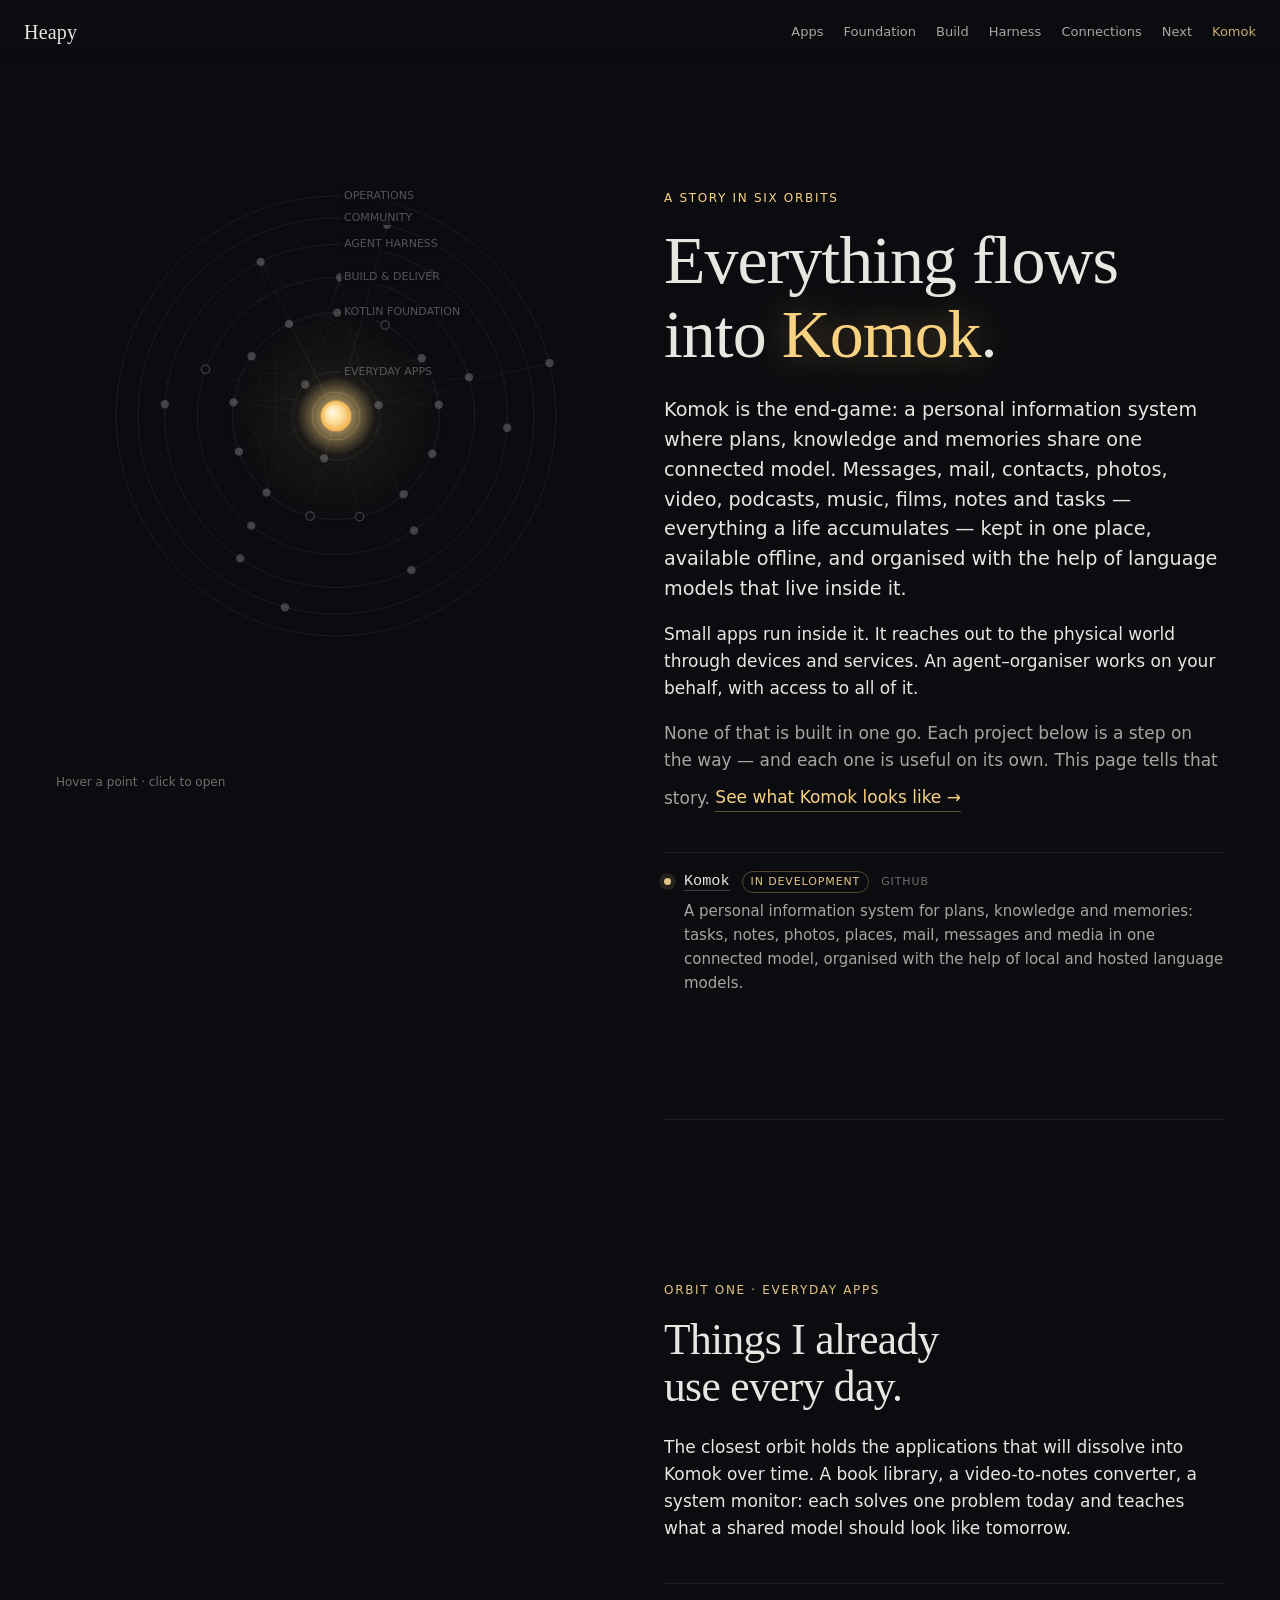
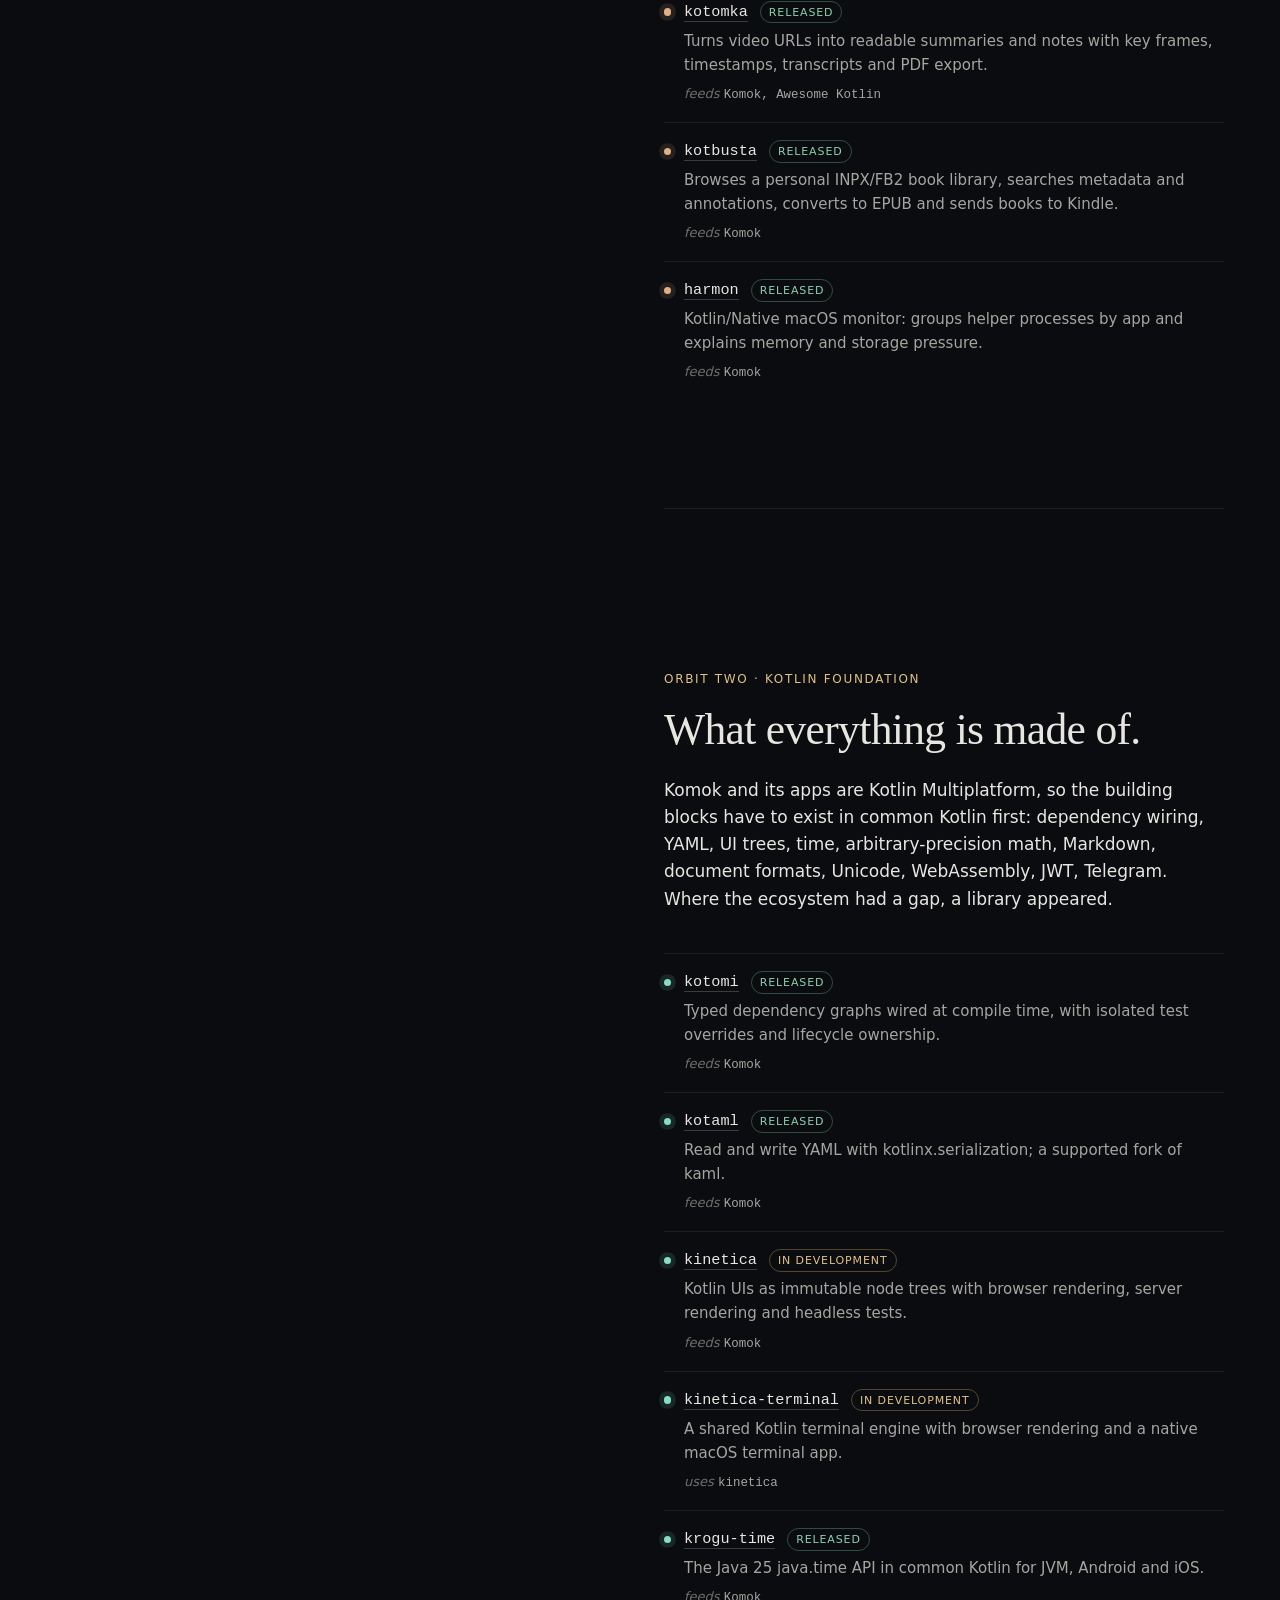
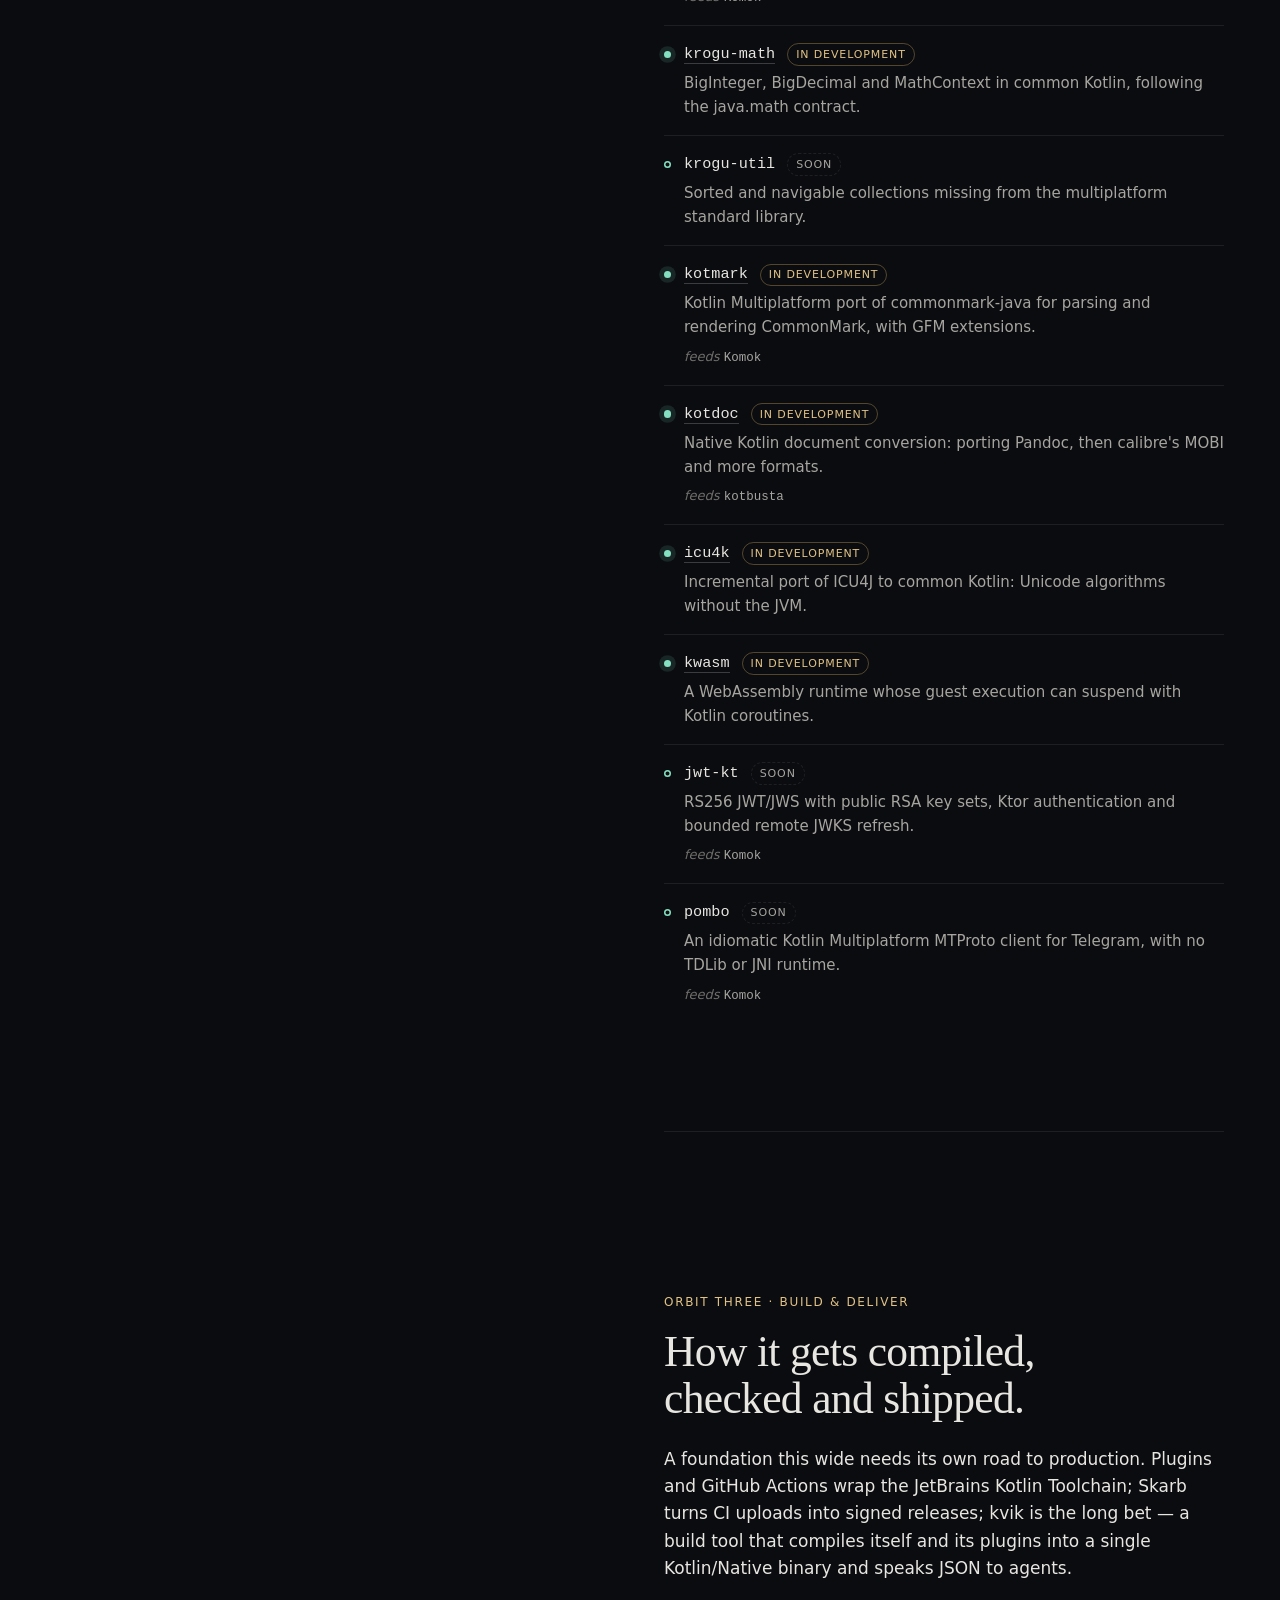
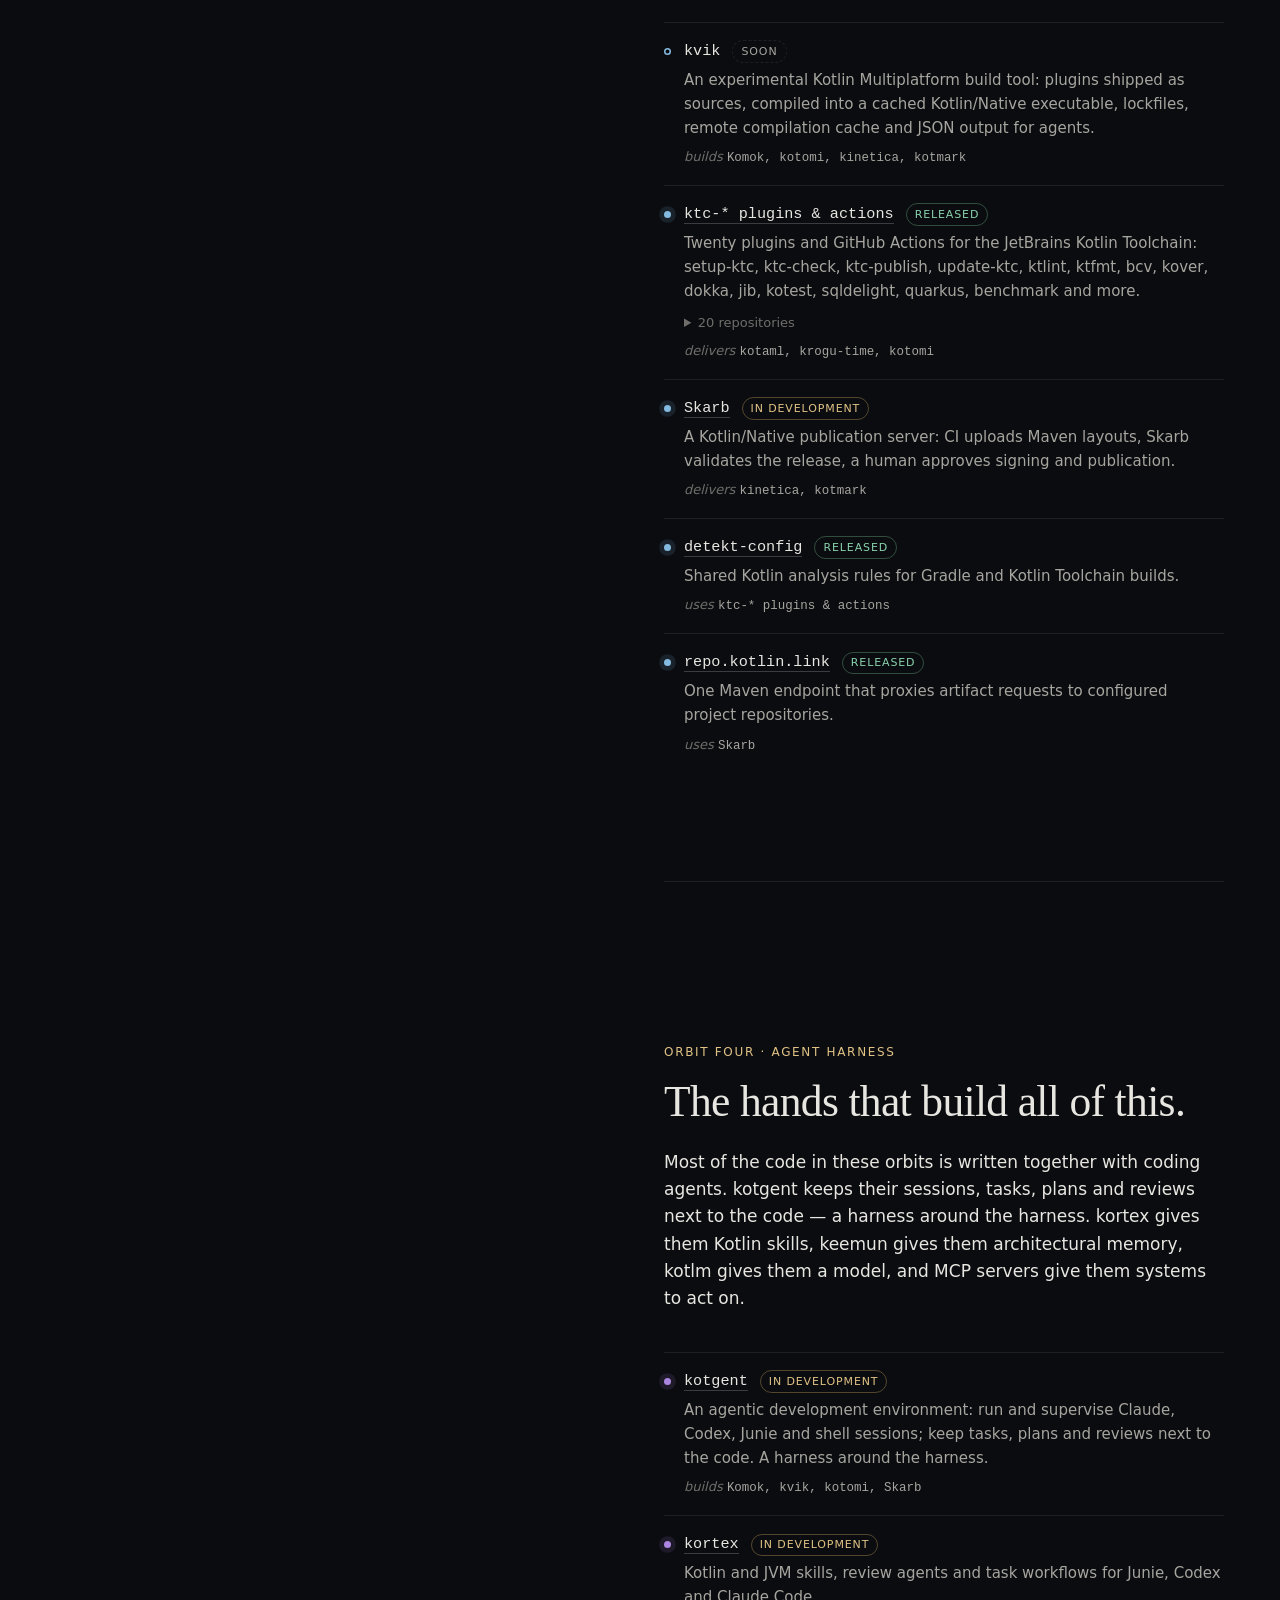
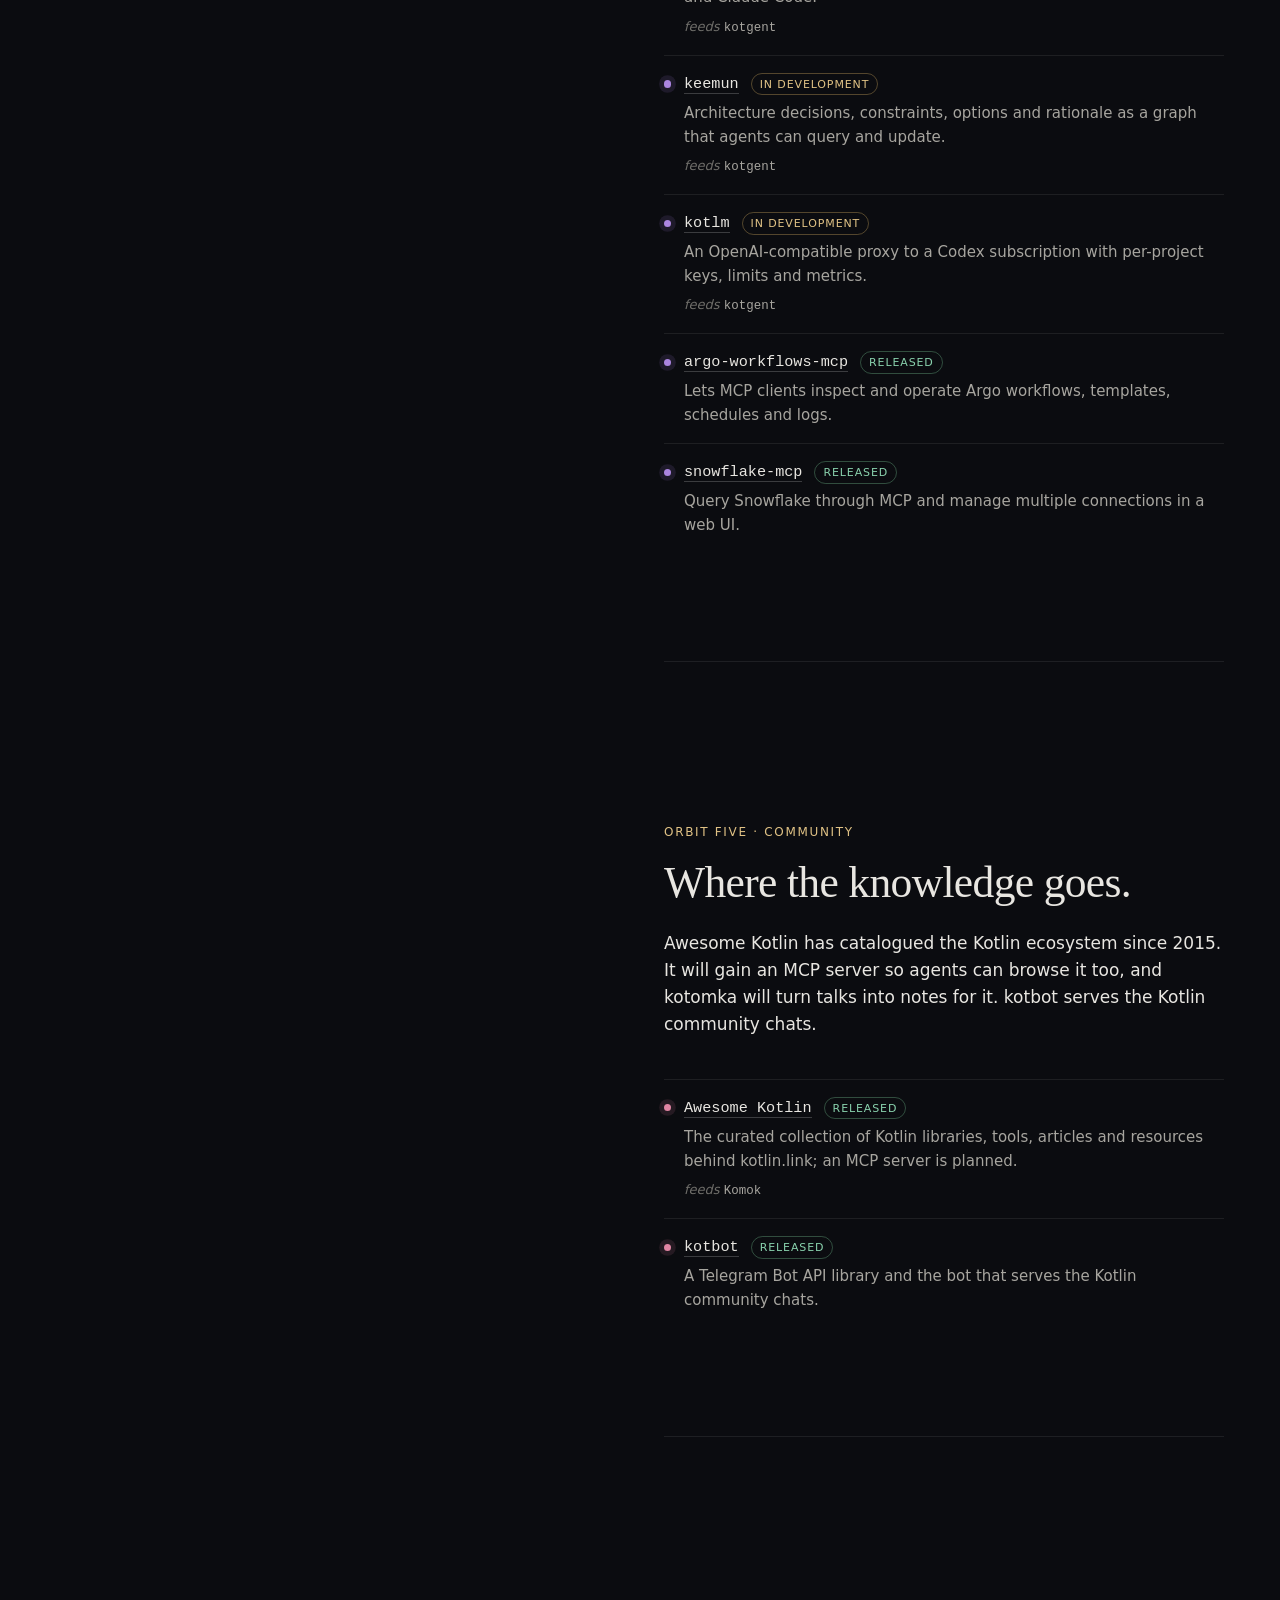
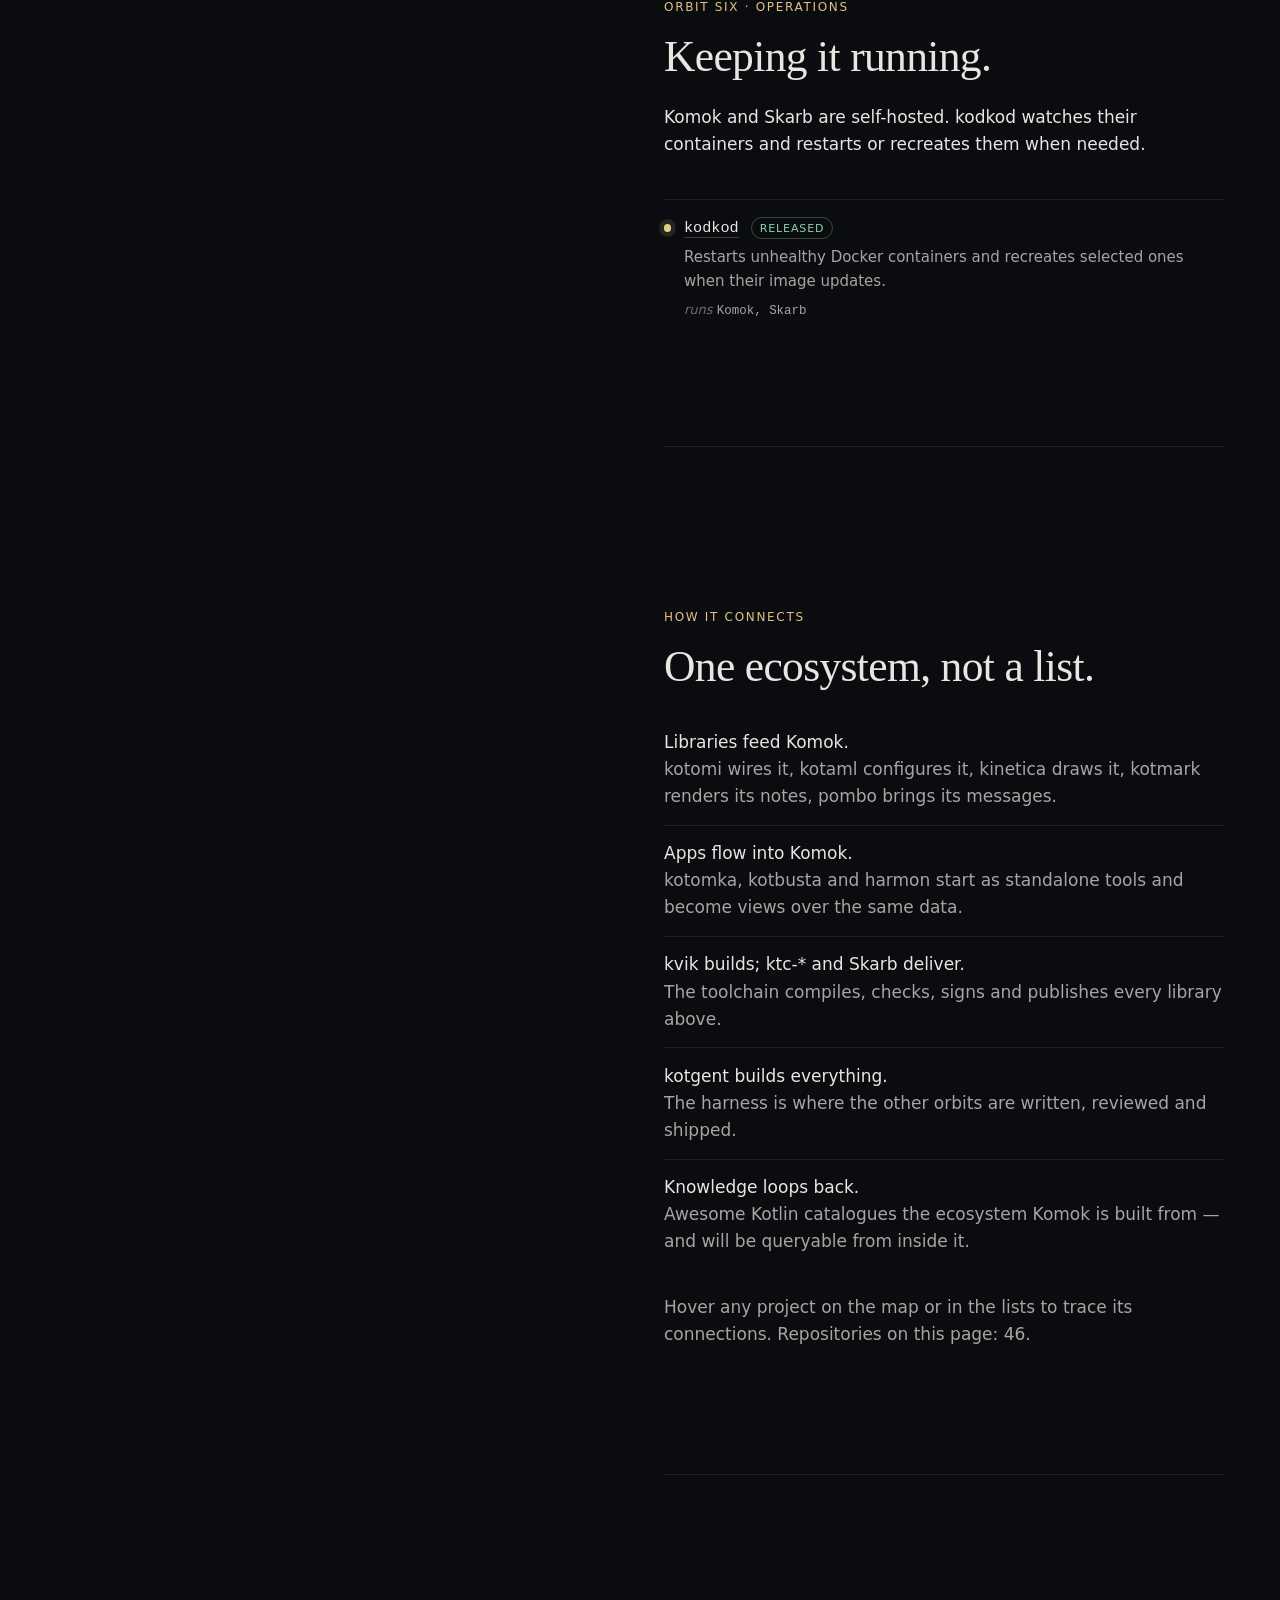
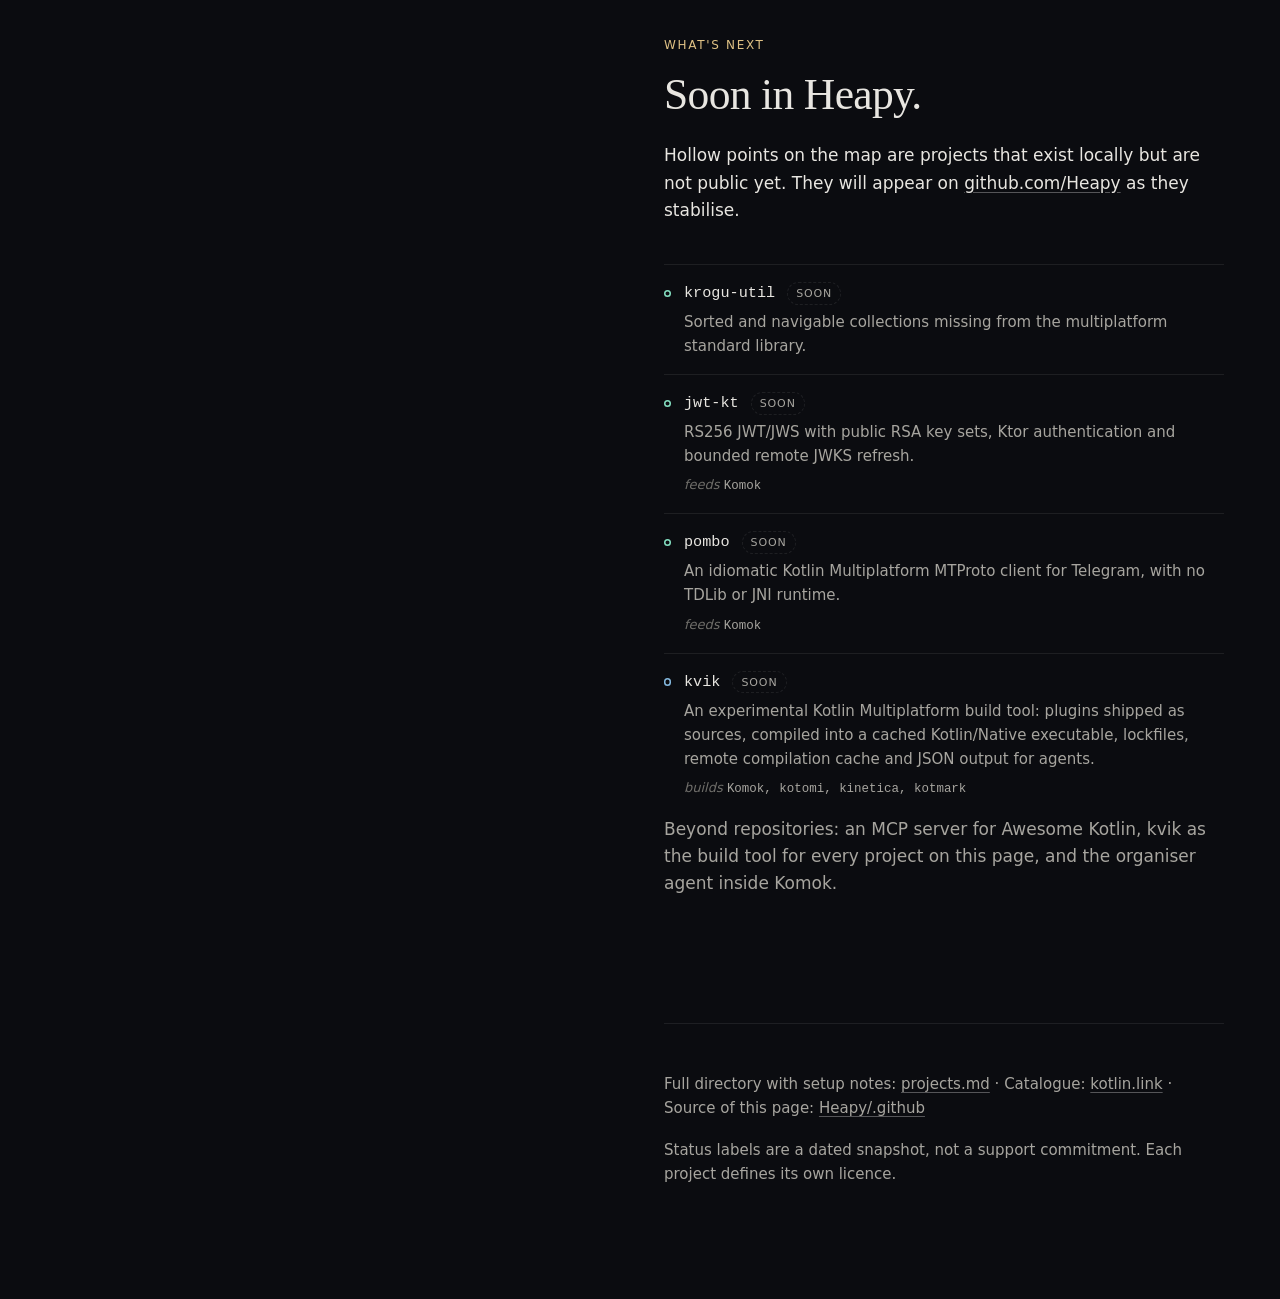
==== docs/index.html @ 24943d66 "Publish Heapy ecosystem story and Komok landing" ====
<!doctype html>
<html lang="en">
<head>
  <meta charset="utf-8">
  <meta name="viewport" content="width=device-width, initial-scale=1">
  <title>Heapy — everything flows into Komok</title>
  <meta name="description" content="The story of the Heapy ecosystem: Kotlin libraries, a build toolchain, an agent harness and everyday apps, all in orbit around Komok, a personal information system.">
  <meta name="color-scheme" content="dark">
  <meta property="og:title" content="Heapy — everything flows into Komok">
  <meta property="og:description" content="Kotlin libraries, a build toolchain, an agent harness and everyday apps in orbit around one personal information system.">
  <link rel="canonical" href="https://heapy.io/">
  <link rel="stylesheet" href="style.css">
</head>
<body data-active="komok">

<a class="skip" href="#story">Skip to the story</a>

<header class="top">
  <a class="brand" href="https://github.com/Heapy" rel="noopener">Heapy</a>
  <nav class="top-nav" aria-label="Story">
    <a href="#everyday">Apps</a>
    <a href="#libraries">Foundation</a>
    <a href="#toolchain">Build</a>
    <a href="#harness">Harness</a>
    <a href="#connections">Connections</a>
    <a href="#next">Next</a>
    <a href="komok/index.html" class="top-nav-komok">Komok</a>
  </nav>
</header>

<main class="page">

  <aside class="sky" aria-label="Map of the ecosystem">
    <div class="sky-frame">
      <canvas id="map" role="img" aria-label="Projects drawn as points on orbits around Komok. The list in each section carries the same information."></canvas>
      <div id="tooltip" class="tooltip" hidden></div>
      <p class="sky-hint">Hover a point · click to open</p>
    </div>
  </aside>

  <div id="story" class="story">

    <section class="chapter hero" data-layer="komok">
      <p class="eyebrow">A story in six orbits</p>
      <h1>Everything flows into <span class="komok">Komok</span>.</h1>
      <p class="lede">
        Komok is the end-game: a personal information system where plans, knowledge
        and memories share one connected model. Messages, mail, contacts, photos,
        video, podcasts, music, films, notes and tasks — everything a life
        accumulates — kept in one place, available offline, and organised with
        the help of language models that live inside it.
      </p>
      <p>
        Small apps run inside it. It reaches out to the physical world through
        devices and services. An agent–organiser works on your behalf, with
        access to all of it.
      </p>
      <p class="muted">
        None of that is built in one go. Each project below is a step on the way —
        and each one is useful on its own. This page tells that story.
        <a class="komok-link" href="komok/index.html">See what Komok looks like →</a>
      </p>
      <div data-projects="center"></div>
    </section>

    <section class="chapter" id="everyday" data-layer="everyday" style="--hue: 28">
      <p class="eyebrow">Orbit one · Everyday apps</p>
      <h2>Things I already use every day.</h2>
      <p>
        The closest orbit holds the applications that will dissolve into Komok
        over time. A book library, a video-to-notes converter, a system monitor:
        each solves one problem today and teaches what a shared model should
        look like tomorrow.
      </p>
      <div data-projects="everyday"></div>
    </section>

    <section class="chapter" id="libraries" data-layer="libraries" style="--hue: 160">
      <p class="eyebrow">Orbit two · Kotlin foundation</p>
      <h2>What everything is made of.</h2>
      <p>
        Komok and its apps are Kotlin Multiplatform, so the building blocks have
        to exist in common Kotlin first: dependency wiring, YAML, UI trees,
        time, arbitrary-precision math, Markdown, document formats, Unicode,
        WebAssembly, JWT, Telegram. Where the ecosystem had a gap, a library
        appeared.
      </p>
      <div data-projects="libraries"></div>
    </section>

    <section class="chapter" id="toolchain" data-layer="toolchain" style="--hue: 205">
      <p class="eyebrow">Orbit three · Build &amp; deliver</p>
      <h2>How it gets compiled, checked and shipped.</h2>
      <p>
        A foundation this wide needs its own road to production. Plugins and
        GitHub Actions wrap the JetBrains Kotlin Toolchain; Skarb turns CI
        uploads into signed releases; kvik is the long bet — a build tool that
        compiles itself and its plugins into a single Kotlin/Native binary and
        speaks JSON to agents.
      </p>
      <div data-projects="toolchain"></div>
    </section>

    <section class="chapter" id="harness" data-layer="harness" style="--hue: 265">
      <p class="eyebrow">Orbit four · Agent harness</p>
      <h2>The hands that build all of this.</h2>
      <p>
        Most of the code in these orbits is written together with coding agents.
        kotgent keeps their sessions, tasks, plans and reviews next to the code —
        a harness around the harness. kortex gives them Kotlin skills, keemun
        gives them architectural memory, kotlm gives them a model, and MCP
        servers give them systems to act on.
      </p>
      <div data-projects="harness"></div>
    </section>

    <section class="chapter" id="community" data-layer="community" style="--hue: 340">
      <p class="eyebrow">Orbit five · Community</p>
      <h2>Where the knowledge goes.</h2>
      <p>
        Awesome Kotlin has catalogued the Kotlin ecosystem since 2015. It will
        gain an MCP server so agents can browse it too, and kotomka will turn
        talks into notes for it. kotbot serves the Kotlin community chats.
      </p>
      <div data-projects="community"></div>
    </section>

    <section class="chapter" id="operations" data-layer="operations" style="--hue: 50">
      <p class="eyebrow">Orbit six · Operations</p>
      <h2>Keeping it running.</h2>
      <p>
        Komok and Skarb are self-hosted. kodkod watches their containers and
        restarts or recreates them when needed.
      </p>
      <div data-projects="operations"></div>
    </section>

    <section class="chapter" id="connections" data-layer="all">
      <p class="eyebrow">How it connects</p>
      <h2>One ecosystem, not a list.</h2>
      <ul class="connections">
        <li><b>Libraries feed Komok.</b> kotomi wires it, kotaml configures it, kinetica draws it, kotmark renders its notes, pombo brings its messages.</li>
        <li><b>Apps flow into Komok.</b> kotomka, kotbusta and harmon start as standalone tools and become views over the same data.</li>
        <li><b>kvik builds; ktc-* and Skarb deliver.</b> The toolchain compiles, checks, signs and publishes every library above.</li>
        <li><b>kotgent builds everything.</b> The harness is where the other orbits are written, reviewed and shipped.</li>
        <li><b>Knowledge loops back.</b> Awesome Kotlin catalogues the ecosystem Komok is built from — and will be queryable from inside it.</li>
      </ul>
      <p class="muted">Hover any project on the map or in the lists to trace its connections. Repositories on this page: <span data-count>—</span>.</p>
    </section>

    <section class="chapter" id="next" data-layer="next">
      <p class="eyebrow">What's next</p>
      <h2>Soon in Heapy.</h2>
      <p>
        Hollow points on the map are projects that exist locally but are not
        public yet. They will appear on
        <a href="https://github.com/Heapy" rel="noopener">github.com/Heapy</a> as they stabilise.
      </p>
      <div data-soon></div>
      <p class="muted">
        Beyond repositories: an MCP server for Awesome Kotlin, kvik as the build
        tool for every project on this page, and the organiser agent inside Komok.
      </p>
    </section>

    <footer class="chapter foot">
      <p>
        Full directory with setup notes: <a href="https://github.com/Heapy/.github/blob/main/docs/projects.md" rel="noopener">projects.md</a> ·
        Catalogue: <a href="https://kotlin.link" rel="noopener">kotlin.link</a> ·
        Source of this page: <a href="https://github.com/Heapy/.github" rel="noopener">Heapy/.github</a>
      </p>
      <p class="muted">Status labels are a dated snapshot, not a support commitment. Each project defines its own licence.</p>
    </footer>

  </div>
</main>

<script src="app.js"></script>
</body>
</html>
---- docs/style.css ----
/* Heapy story — dark, typographic, one idea per screen. */

:root {
  --bg: #0b0c10;
  --fg: #e8e6e1;
  --fg-2: #a7a59f;
  --fg-3: #6f6e6a;
  --line: rgba(255, 255, 255, 0.08);
  --komok: hsl(40, 90%, 74%);
  --hue: 40;
  --accent: hsl(var(--hue), 60%, 70%);
  --serif: "Iowan Old Style", "Palatino Linotype", "Book Antiqua", Palatino, Georgia, "Times New Roman", serif;
  --sans: ui-sans-serif, system-ui, -apple-system, "Segoe UI", Roboto, "Helvetica Neue", Arial, sans-serif;
  --mono: ui-monospace, SFMono-Regular, Menlo, Consolas, "Liberation Mono", monospace;
  --measure: 36rem;
  --sky: min(44rem, calc(100vh - 7rem));
}

* { box-sizing: border-box; }

html { scroll-behavior: smooth; }

@media (prefers-reduced-motion: reduce) {
  html { scroll-behavior: auto; }
  *, *::before, *::after { transition: none !important; animation: none !important; }
}

body {
  margin: 0;
  background: var(--bg);
  color: var(--fg);
  font: 400 1.0625rem/1.6 var(--sans);
  -webkit-font-smoothing: antialiased;
  text-rendering: optimizeLegibility;
}

a { color: inherit; text-decoration-color: rgba(255, 255, 255, 0.3); text-underline-offset: 0.18em; }
a:hover { text-decoration-color: currentColor; }

.skip {
  position: absolute; left: 1rem; top: -3rem;
  padding: .5rem .75rem; background: var(--fg); color: var(--bg); border-radius: .25rem;
}
.skip:focus { top: 1rem; z-index: 10; }

/* Header -------------------------------------------------------------- */

.top {
  position: sticky; top: 0; z-index: 5;
  display: flex; align-items: center; justify-content: space-between; gap: 1rem;
  padding: 1rem 1.5rem;
  background: linear-gradient(var(--bg) 70%, transparent);
}
.brand { font-family: var(--serif); font-size: 1.25rem; letter-spacing: .01em; text-decoration: none; }
.top-nav { display: flex; gap: 1.25rem; font-size: .8125rem; color: var(--fg-2); }
.top-nav a { text-decoration: none; }
.top-nav a:hover { color: var(--fg); }
.top-nav-komok { color: var(--komok); opacity: .8; }
.top-nav-komok:hover { opacity: 1; color: var(--komok); }
.komok-link { display: inline-block; margin-top: .6rem; color: var(--komok); text-decoration: none; border-bottom: 1px solid hsla(40, 90%, 70%, .35); }
.komok-link:hover { border-bottom-color: currentColor; }

/* Layout -------------------------------------------------------------- */

.page {
  display: grid;
  grid-template-columns: minmax(0, 1fr) minmax(0, 1fr);
  gap: 0 3rem;
  max-width: 76rem;
  margin: 0 auto;
  padding: 0 1.5rem 6rem;
}

.sky {
  position: sticky;
  top: 4rem;
  align-self: start;
  height: var(--sky);
}
.sky-frame { position: relative; height: 100%; }
#map { display: block; width: 100%; height: 100%; }
.sky-hint {
  position: absolute; left: 0; bottom: -1.5rem; margin: 0;
  font-size: .75rem; color: var(--fg-3);
}

.story { min-width: 0; }

/* Chapters ------------------------------------------------------------ */

.chapter {
  min-height: 60vh;
  padding: 18vh 0 12vh;
  border-top: 1px solid var(--line);
}
.chapter:first-child { border-top: 0; }
.hero { min-height: calc(100vh - 4rem); padding-top: 14vh; }
.foot { min-height: 0; padding: 3rem 0 0; color: var(--fg-2); font-size: .9375rem; }

.eyebrow {
  margin: 0 0 1.25rem;
  font: 500 .75rem/1.4 var(--sans);
  letter-spacing: .14em;
  text-transform: uppercase;
  color: var(--accent);
}
.hero .eyebrow { color: var(--komok); }

h1, h2 {
  font-family: var(--serif);
  font-weight: 400;
  letter-spacing: -.015em;
  line-height: 1.08;
  margin: 0 0 1.5rem;
  max-width: 24ch;
  text-wrap: balance;
}
h1 { font-size: clamp(2.5rem, 5.5vw, 4.25rem); }
h2 { font-size: clamp(1.85rem, 3.4vw, 2.75rem); }
.komok {
  color: var(--komok);
  text-shadow: 0 0 2.5rem hsla(40, 90%, 70%, .45);
}

.chapter p { max-width: var(--measure); margin: 0 0 1.1rem; }
.lede { font-size: 1.2rem; line-height: 1.55; color: var(--fg); }
.muted { color: var(--fg-2); }

/* Project lists ------------------------------------------------------- */

.projects {
  list-style: none;
  margin: 2.5rem 0 0;
  padding: 0;
  max-width: 40rem;
}
.project {
  position: relative;
  padding: 1rem 0 1rem 1.25rem;
  border-top: 1px solid var(--line);
  transition: background-color .25s ease;
}
.project::before {
  content: "";
  position: absolute; left: 0; top: 1.55rem;
  width: .45rem; height: .45rem; border-radius: 50%;
  background: hsl(var(--hue), 60%, 70%);
  box-shadow: 0 0 0 .3rem hsla(var(--hue), 60%, 70%, .12);
}
.project:has(.status-soon)::before {
  background: var(--bg);
  box-shadow: inset 0 0 0 1.5px hsl(var(--hue), 60%, 70%);
}
.project.is-hover { background: linear-gradient(90deg, hsla(var(--hue), 60%, 70%, .07), transparent 70%); }

.project-head { display: flex; align-items: baseline; gap: .75rem; flex-wrap: wrap; }
.project-name { font-family: var(--mono); font-size: .95rem; }
.project-name a { text-decoration: none; border-bottom: 1px solid rgba(255, 255, 255, .2); }
.project-name a:hover { border-bottom-color: currentColor; }
.project-repo { font: 500 .6875rem/1 var(--sans); letter-spacing: .08em; text-transform: uppercase; color: var(--fg-3); text-decoration: none; }
.project-repo:hover { color: var(--fg); }
.project-why { font-size: .9375rem; color: var(--fg-2); margin: .3rem 0 0 !important; }
.project-flow { font-size: .8125rem; color: var(--fg-3); margin: .45rem 0 0 !important; }
.flow-kind { font-style: italic; }
.flow-to { color: var(--fg-2); font-family: var(--mono); font-size: .78rem; }

.status {
  font: 500 .6875rem/1 var(--sans);
  letter-spacing: .08em;
  text-transform: uppercase;
  padding: .3rem .5rem;
  border-radius: 999px;
  border: 1px solid var(--line);
  color: var(--fg-2);
  white-space: nowrap;
}
.status-released { border-color: rgba(120, 200, 150, .35); color: hsl(150, 45%, 68%); }
.status-in-development { border-color: rgba(220, 180, 100, .35); color: hsl(40, 60%, 70%); }
.status-soon { border-style: dashed; }

.members { margin: .6rem 0 0; font-size: .8125rem; color: var(--fg-2); }
.members summary { cursor: pointer; color: var(--fg-3); }
.members summary:hover { color: var(--fg-2); }
.members ul {
  list-style: none; padding: 0; margin: .6rem 0 0;
  display: flex; flex-wrap: wrap; gap: .35rem .75rem;
  font-family: var(--mono); font-size: .78rem;
}
.members a { text-decoration: none; color: var(--fg-2); }
.members a:hover { color: var(--fg); }

.connections {
  list-style: none; padding: 0; margin: 0 0 1.5rem;
  max-width: var(--measure);
}
.connections li { padding: .9rem 0; border-top: 1px solid var(--line); color: var(--fg-2); }
.connections li:first-child { border-top: 0; }
.connections b { display: block; color: var(--fg); font-weight: 500; }

/* Tooltip ------------------------------------------------------------- */

.tooltip {
  position: absolute; left: 0; top: 0;
  width: 17rem;
  padding: .75rem .9rem;
  background: rgba(16, 18, 24, .96);
  border: 1px solid var(--line);
  border-radius: .5rem;
  box-shadow: 0 1rem 2.5rem rgba(0, 0, 0, .5);
  pointer-events: none;
  font-size: .8125rem;
  color: var(--fg-2);
}
.tooltip strong { font-family: var(--mono); font-weight: 600; color: var(--fg); margin-right: .5rem; }
.tooltip p { margin: .45rem 0 0; line-height: 1.45; }
.tooltip-hint { font-size: .75rem; color: var(--fg-3); }

/* Responsive ---------------------------------------------------------- */

@media (max-width: 64rem) {
  .page { gap: 0 2rem; }
  :root { --sky: min(36rem, calc(100vh - 7rem)); }
}

@media (max-width: 52rem) {
  .page { grid-template-columns: 1fr; padding-bottom: 4rem; }
  .sky {
    top: 3.4rem;
    height: 42vh;
    z-index: 4;
    background: linear-gradient(var(--bg) 85%, transparent);
  }
  .sky-hint { display: none; }
  .story { padding-top: 1rem; }
  .chapter { min-height: 0; padding: 10vh 0 8vh; }
  .hero { min-height: 0; padding-top: 6vh; }
  .top-nav { display: none; }
  .top { padding: .9rem 1.5rem; }
  .tooltip { width: min(17rem, 80vw); }
}

@media (max-width: 30rem) {
  body { font-size: 1rem; }
  .sky { height: 38vh; }
}
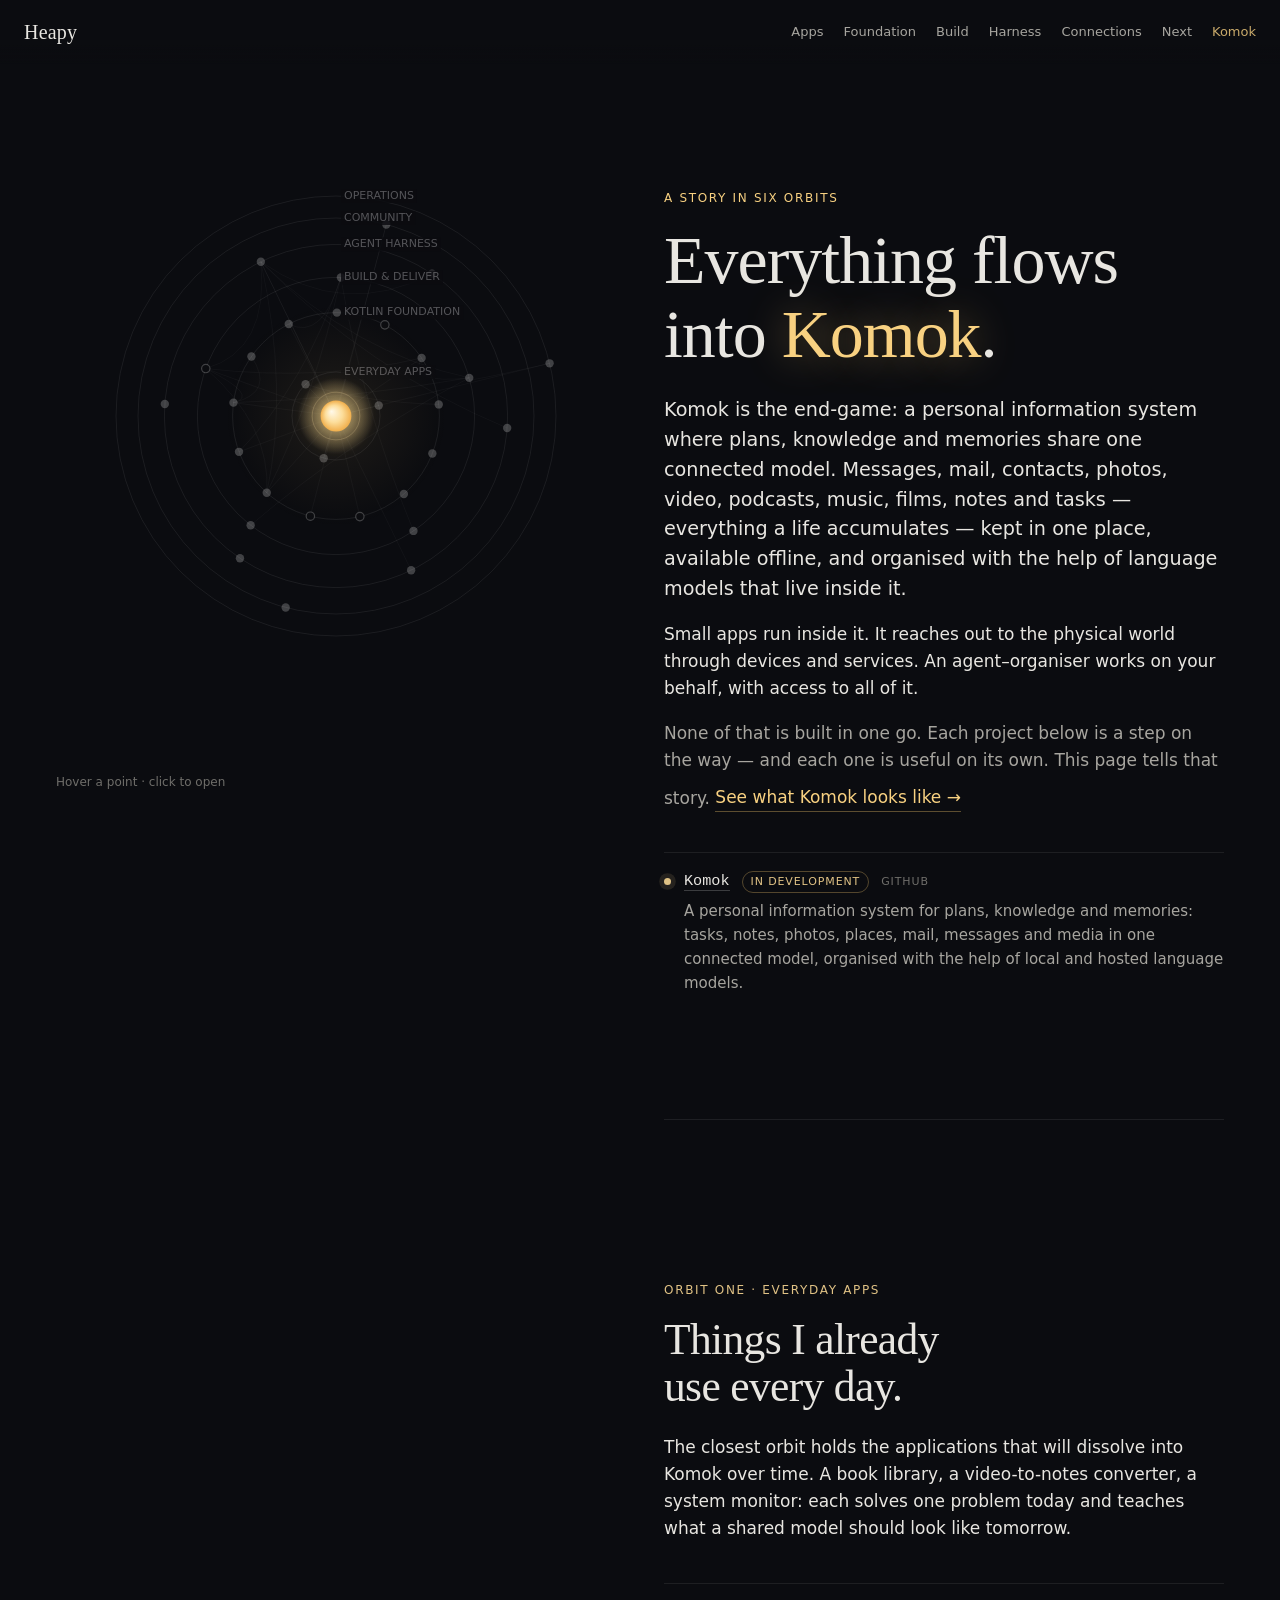
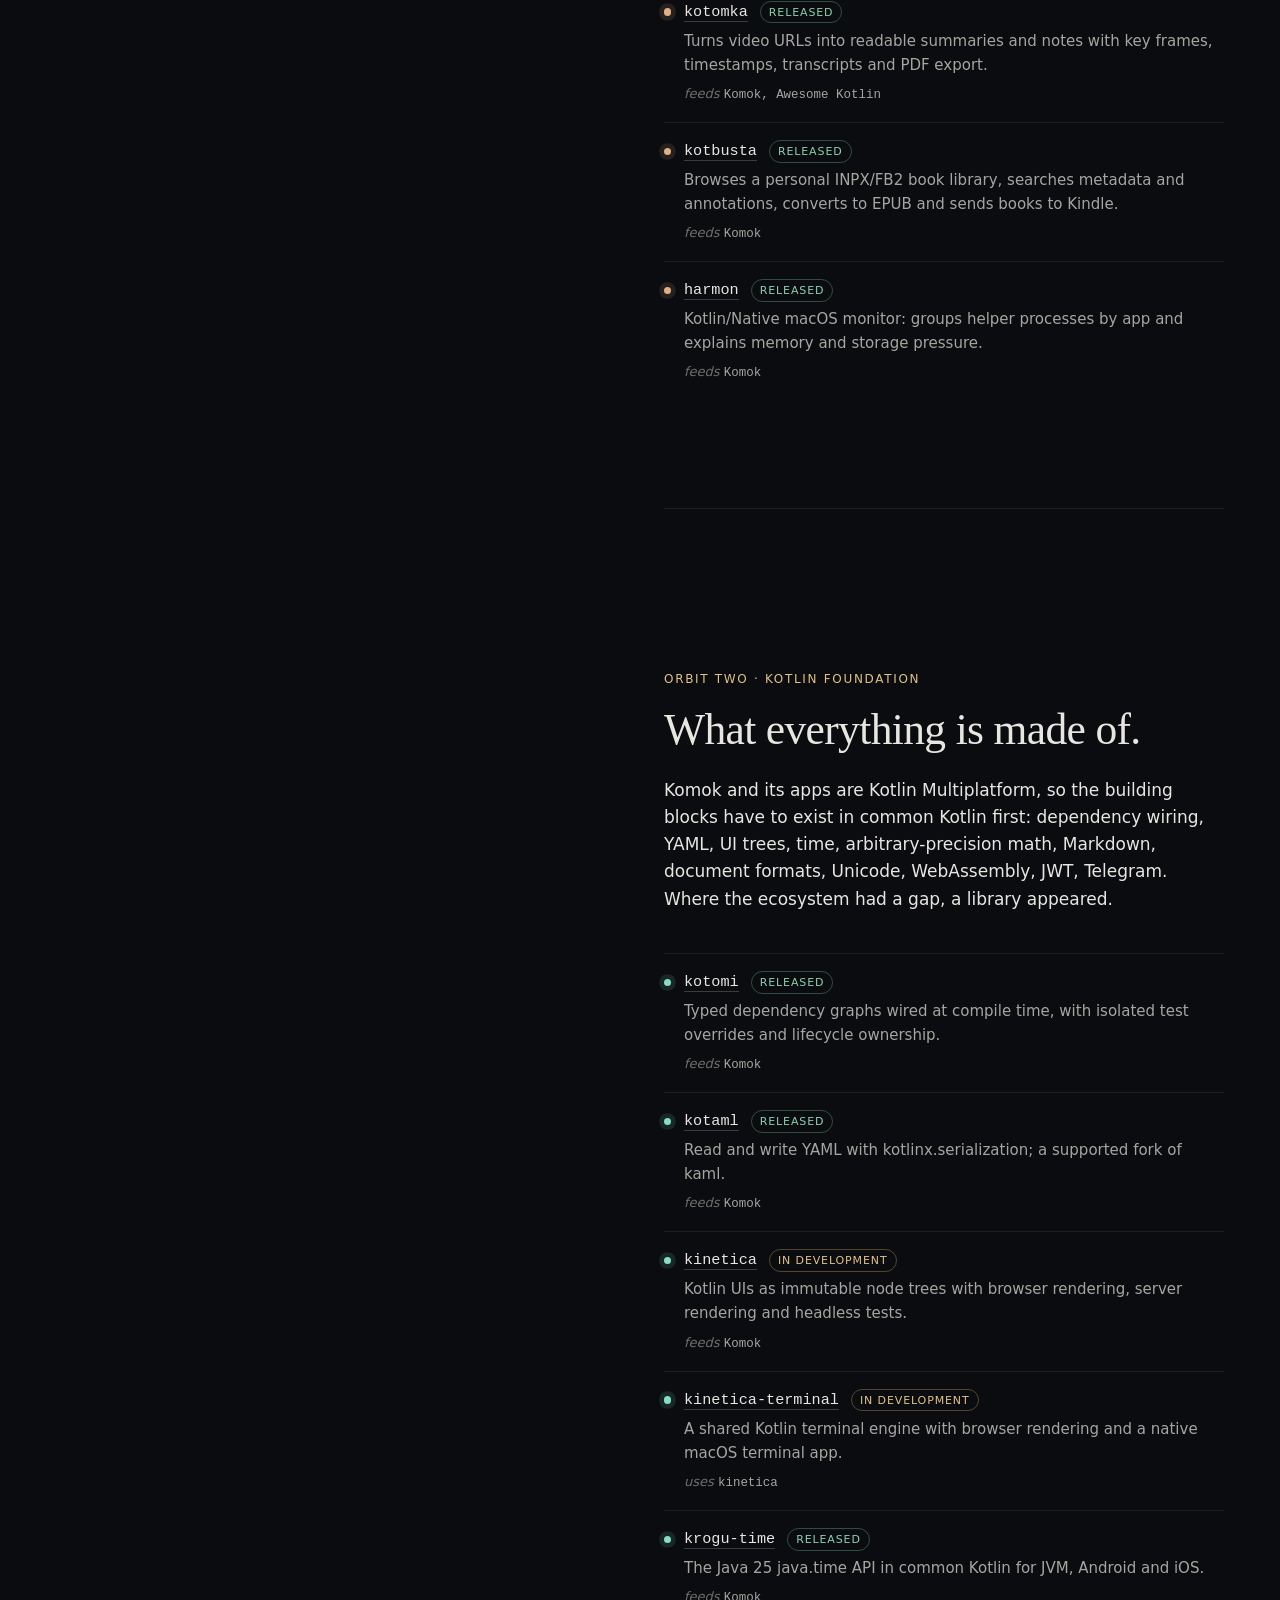
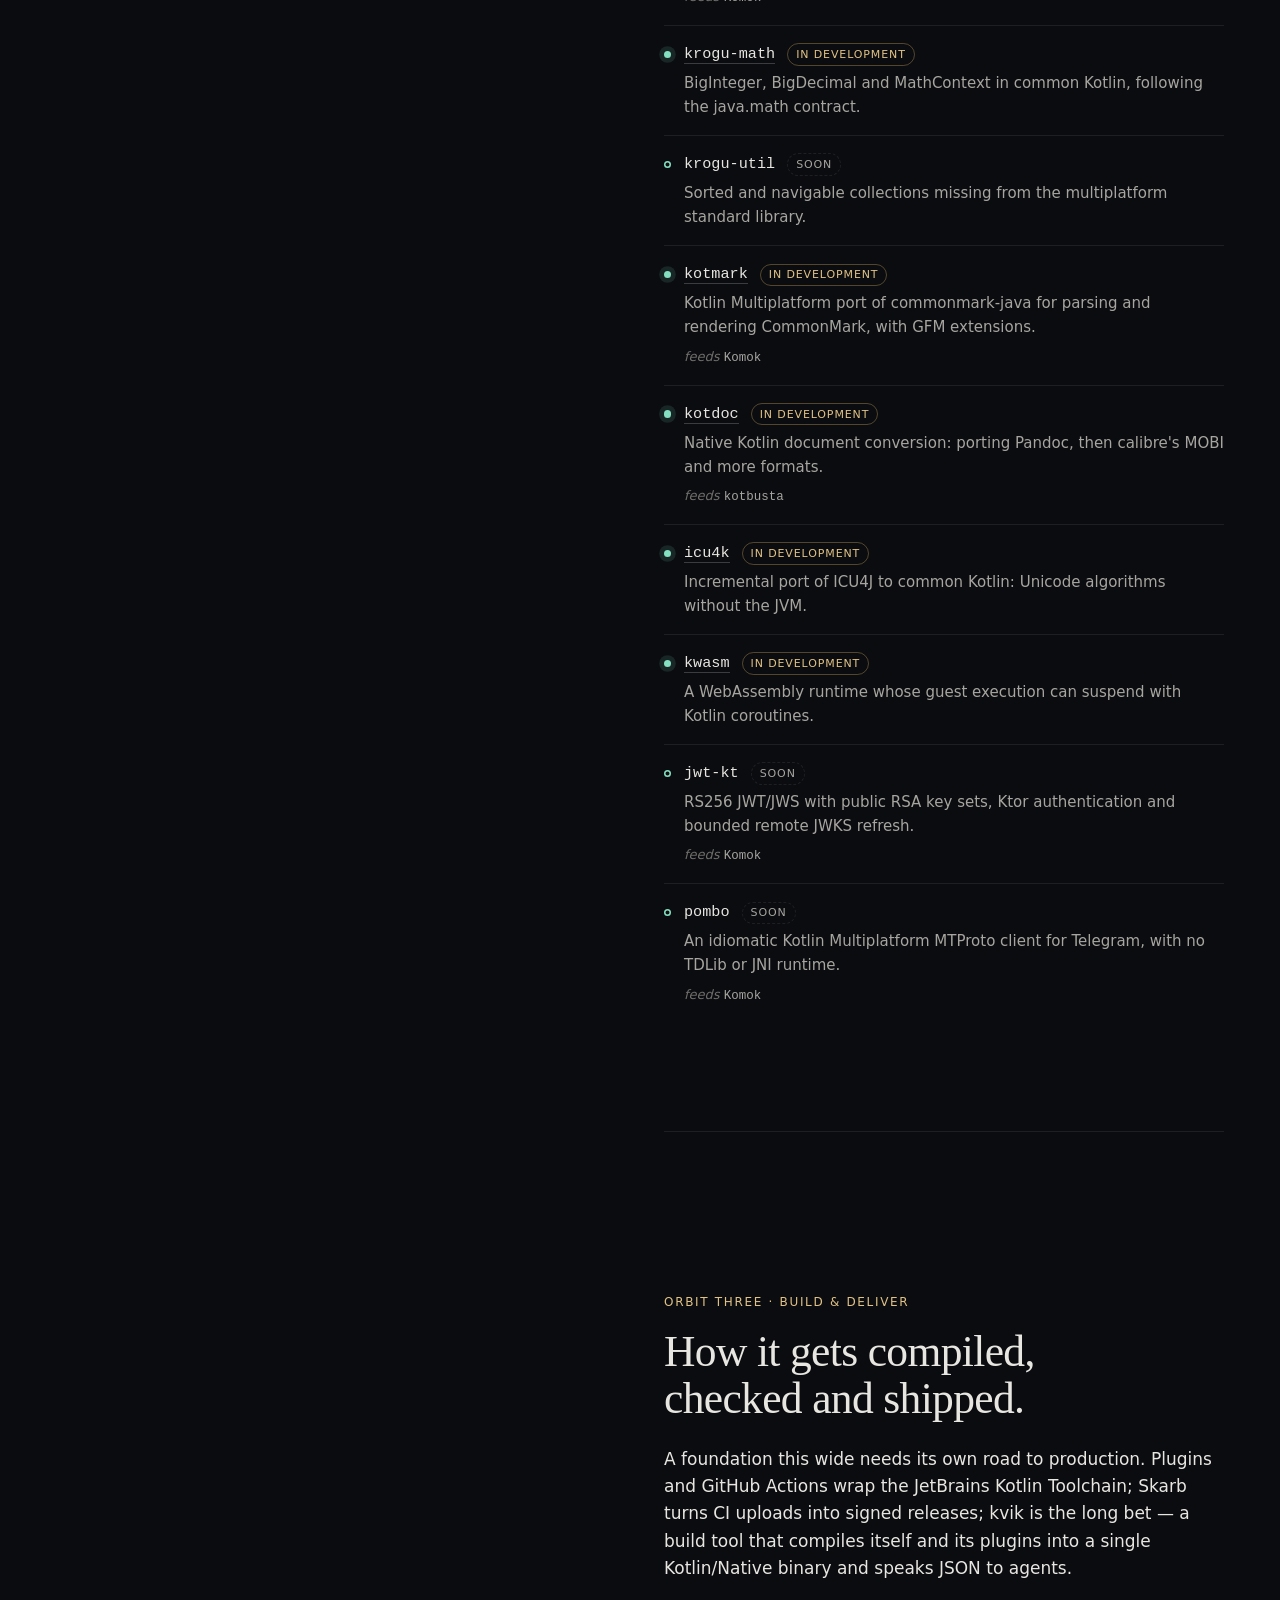
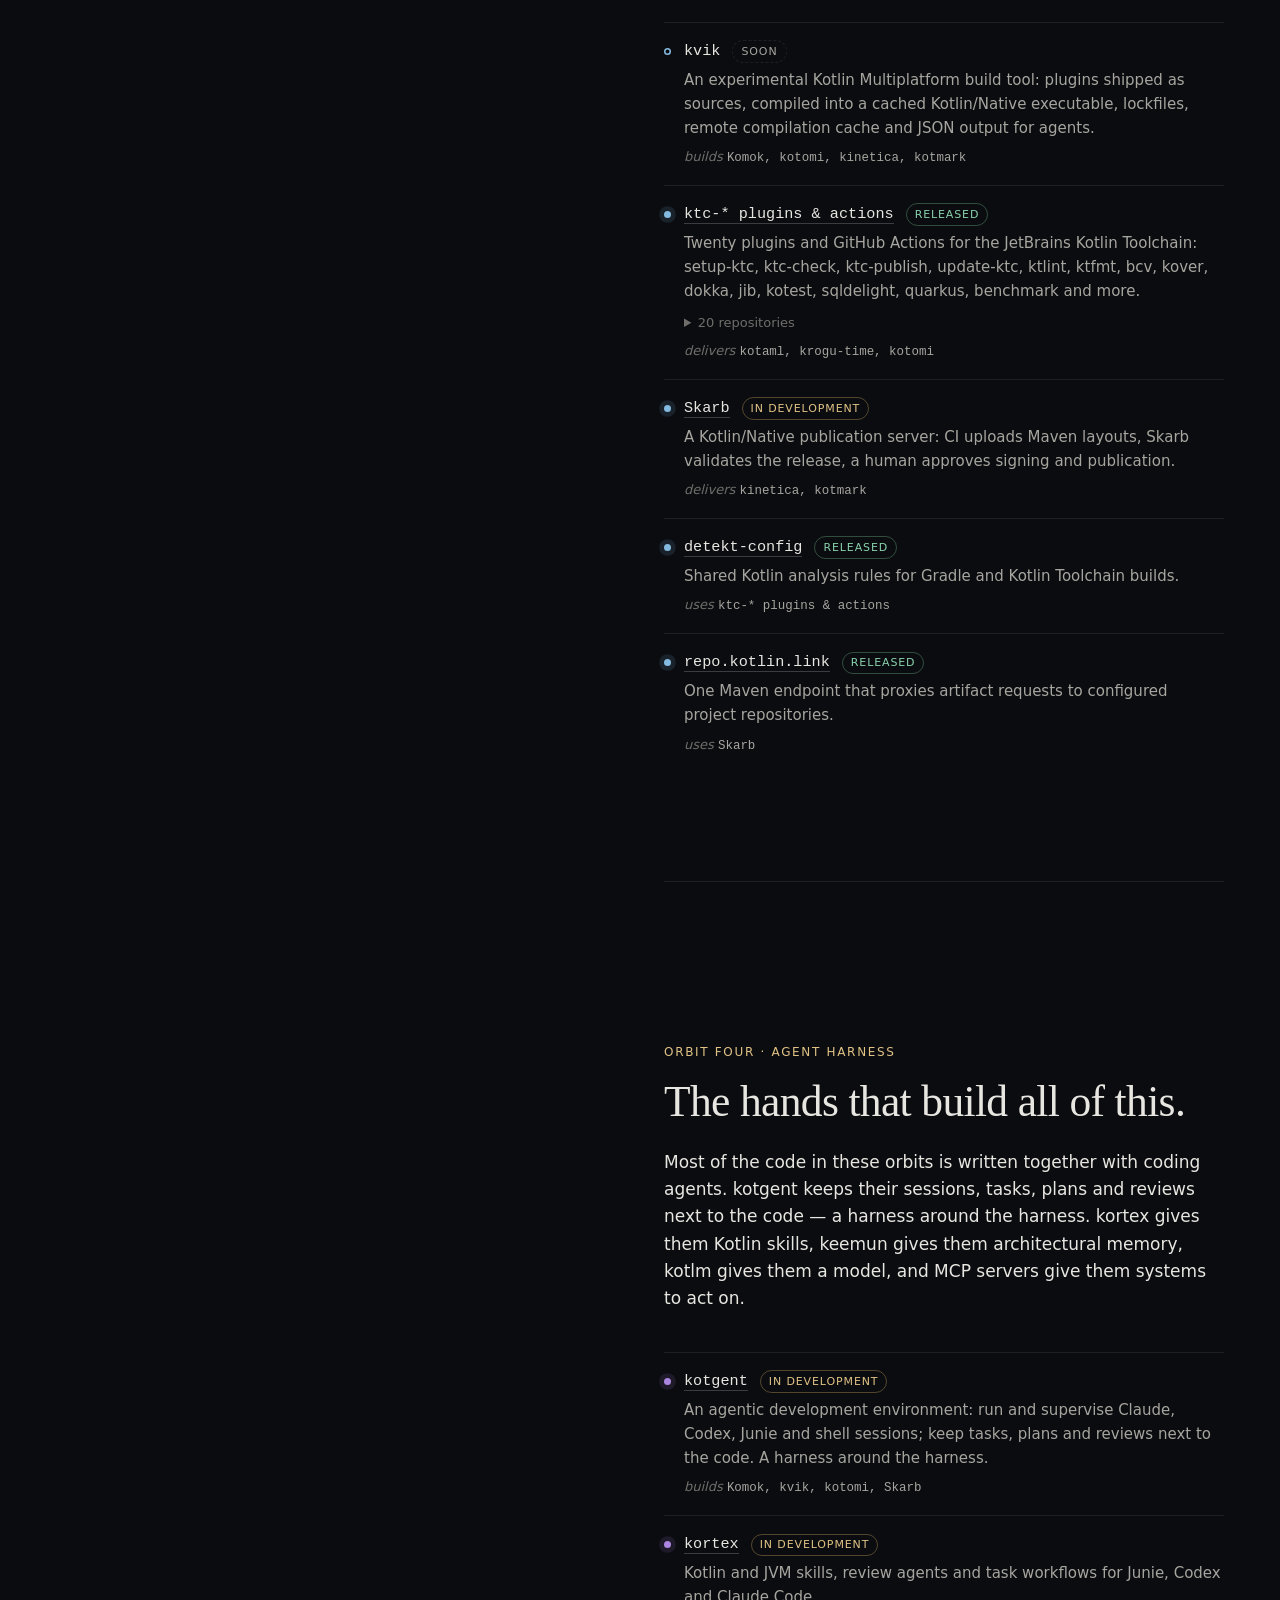
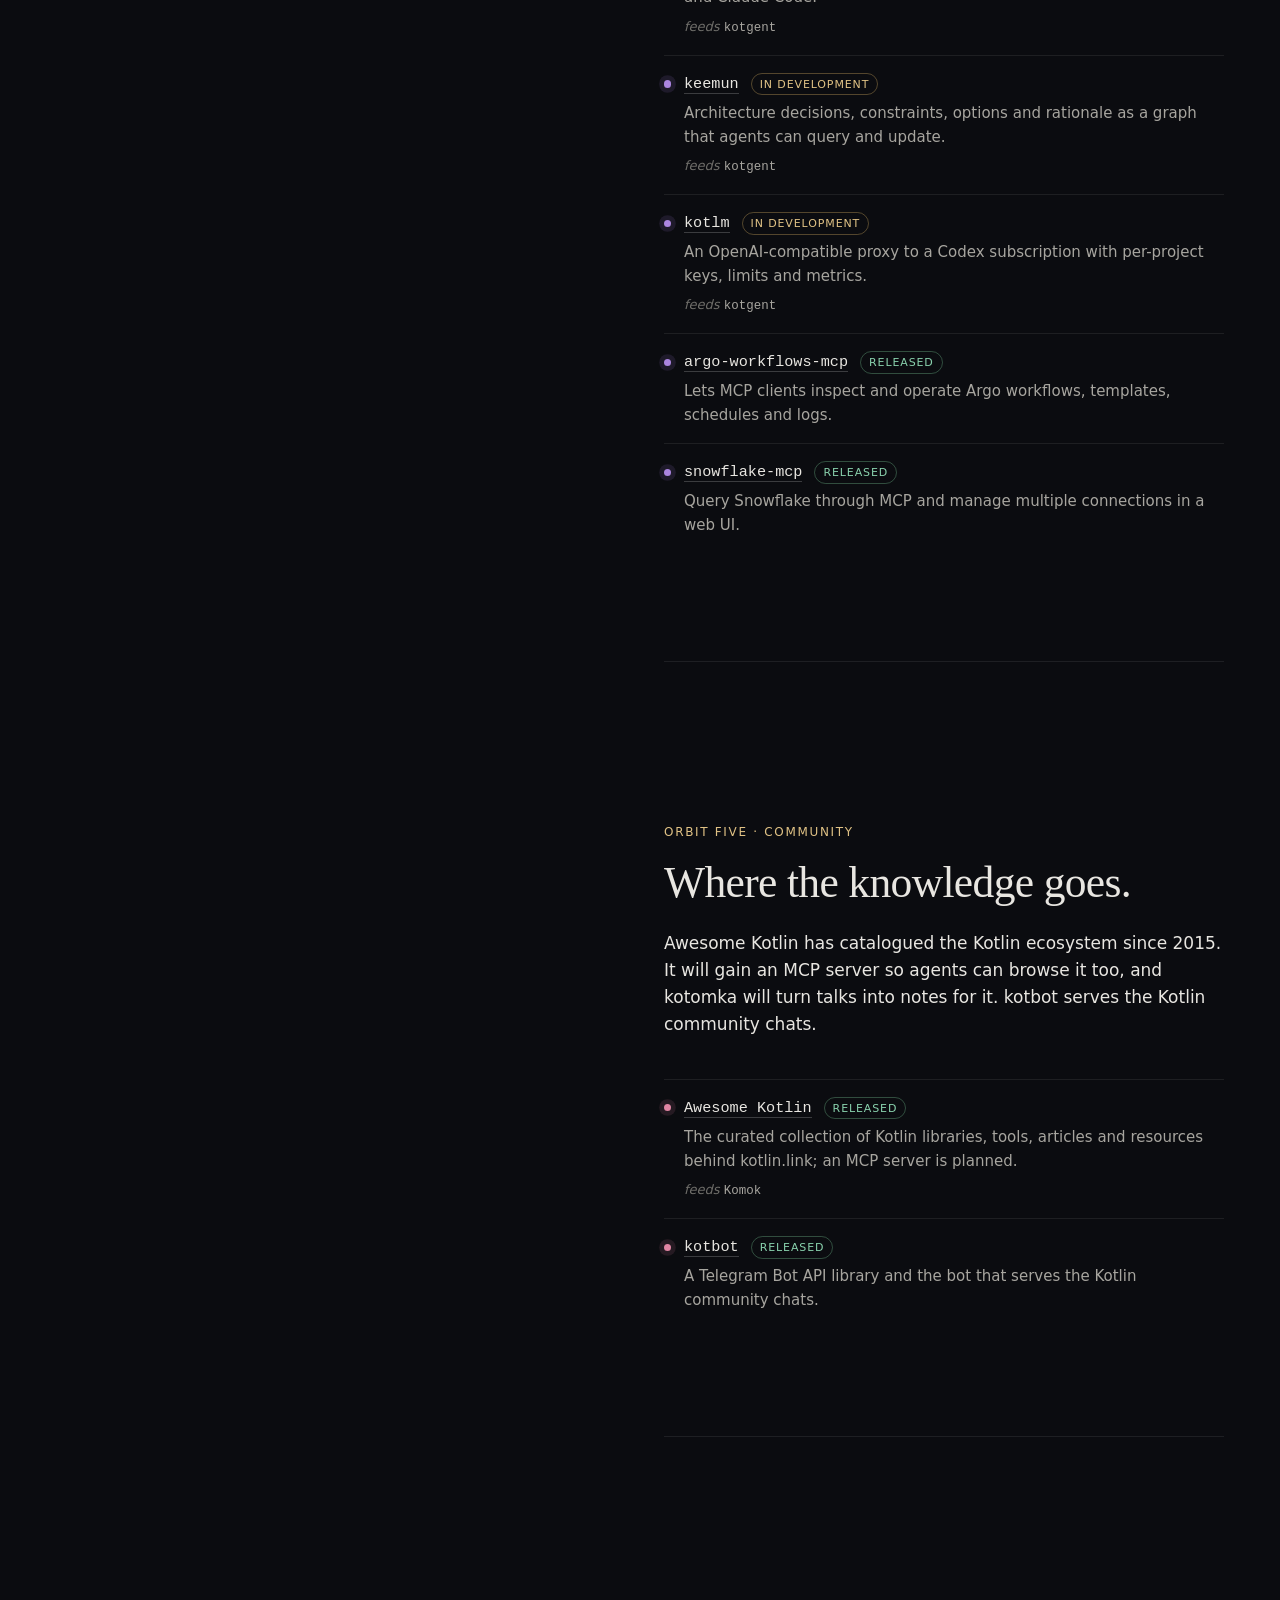
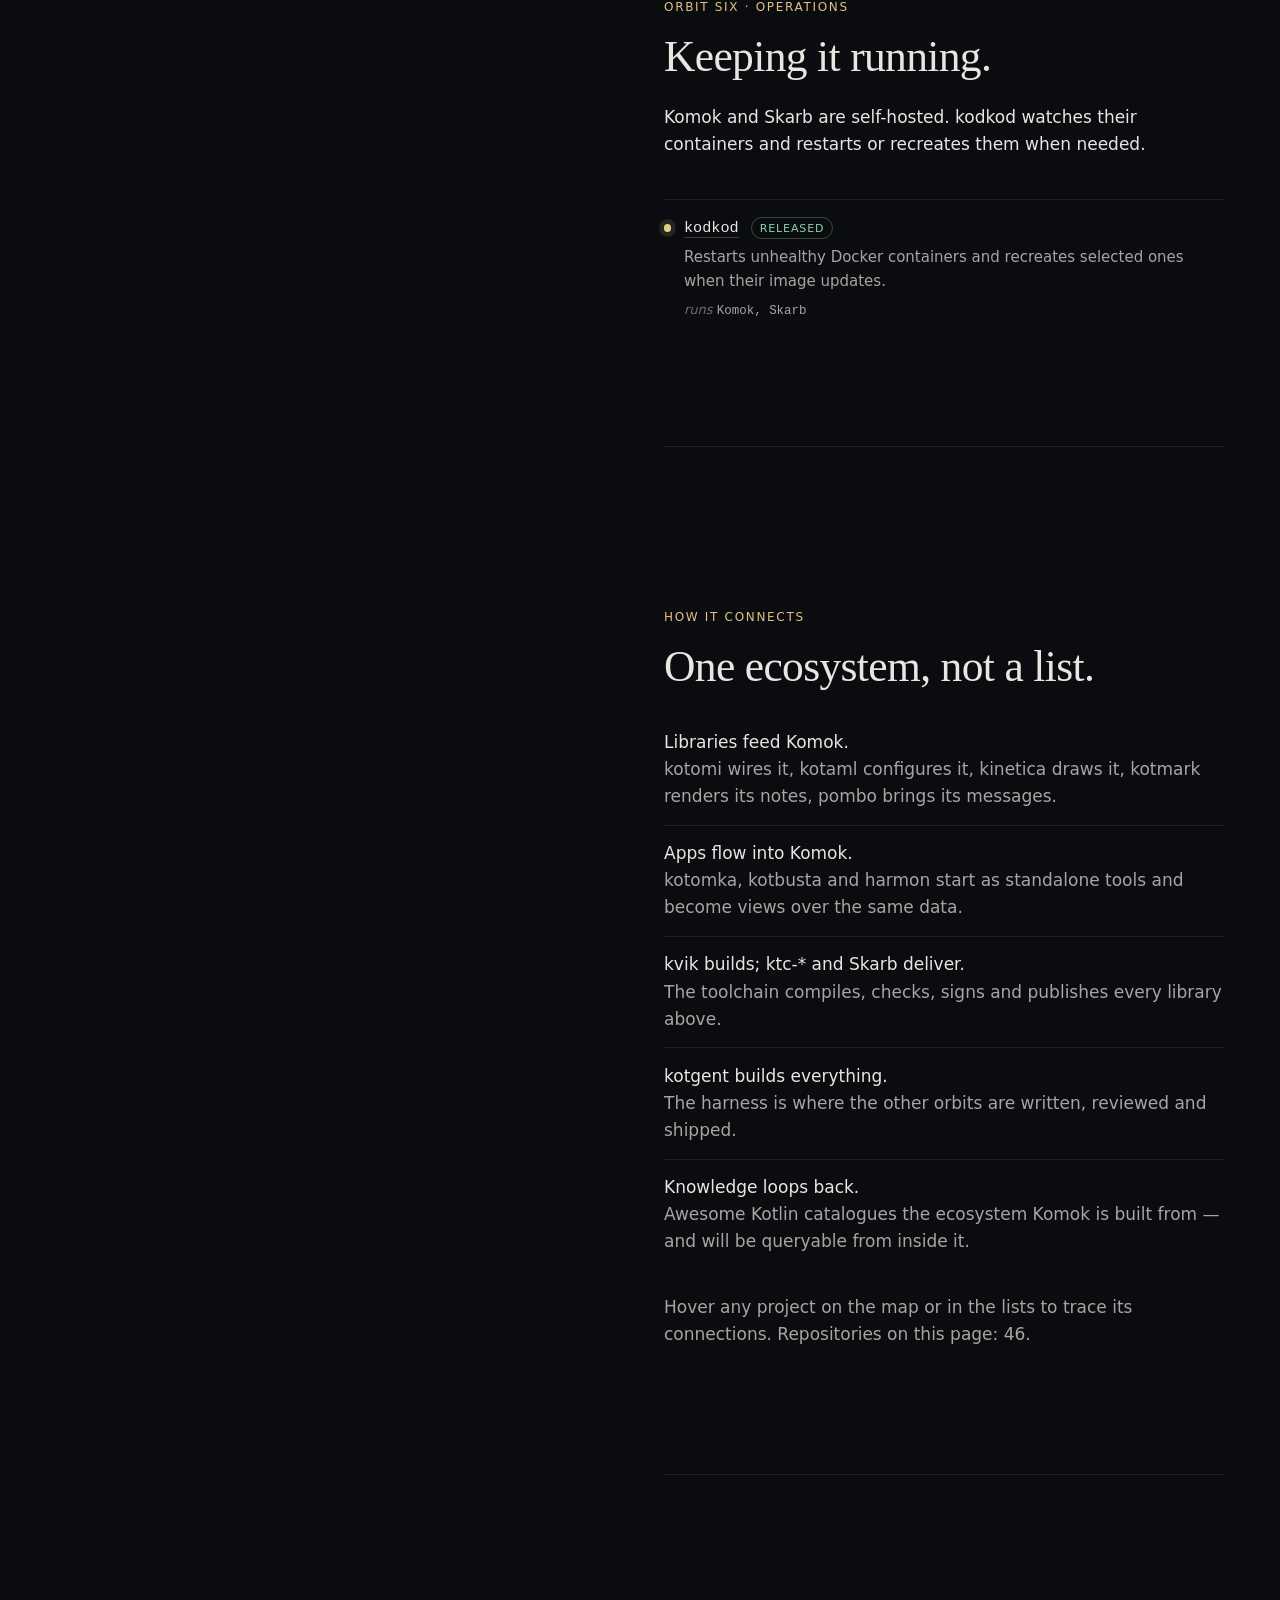
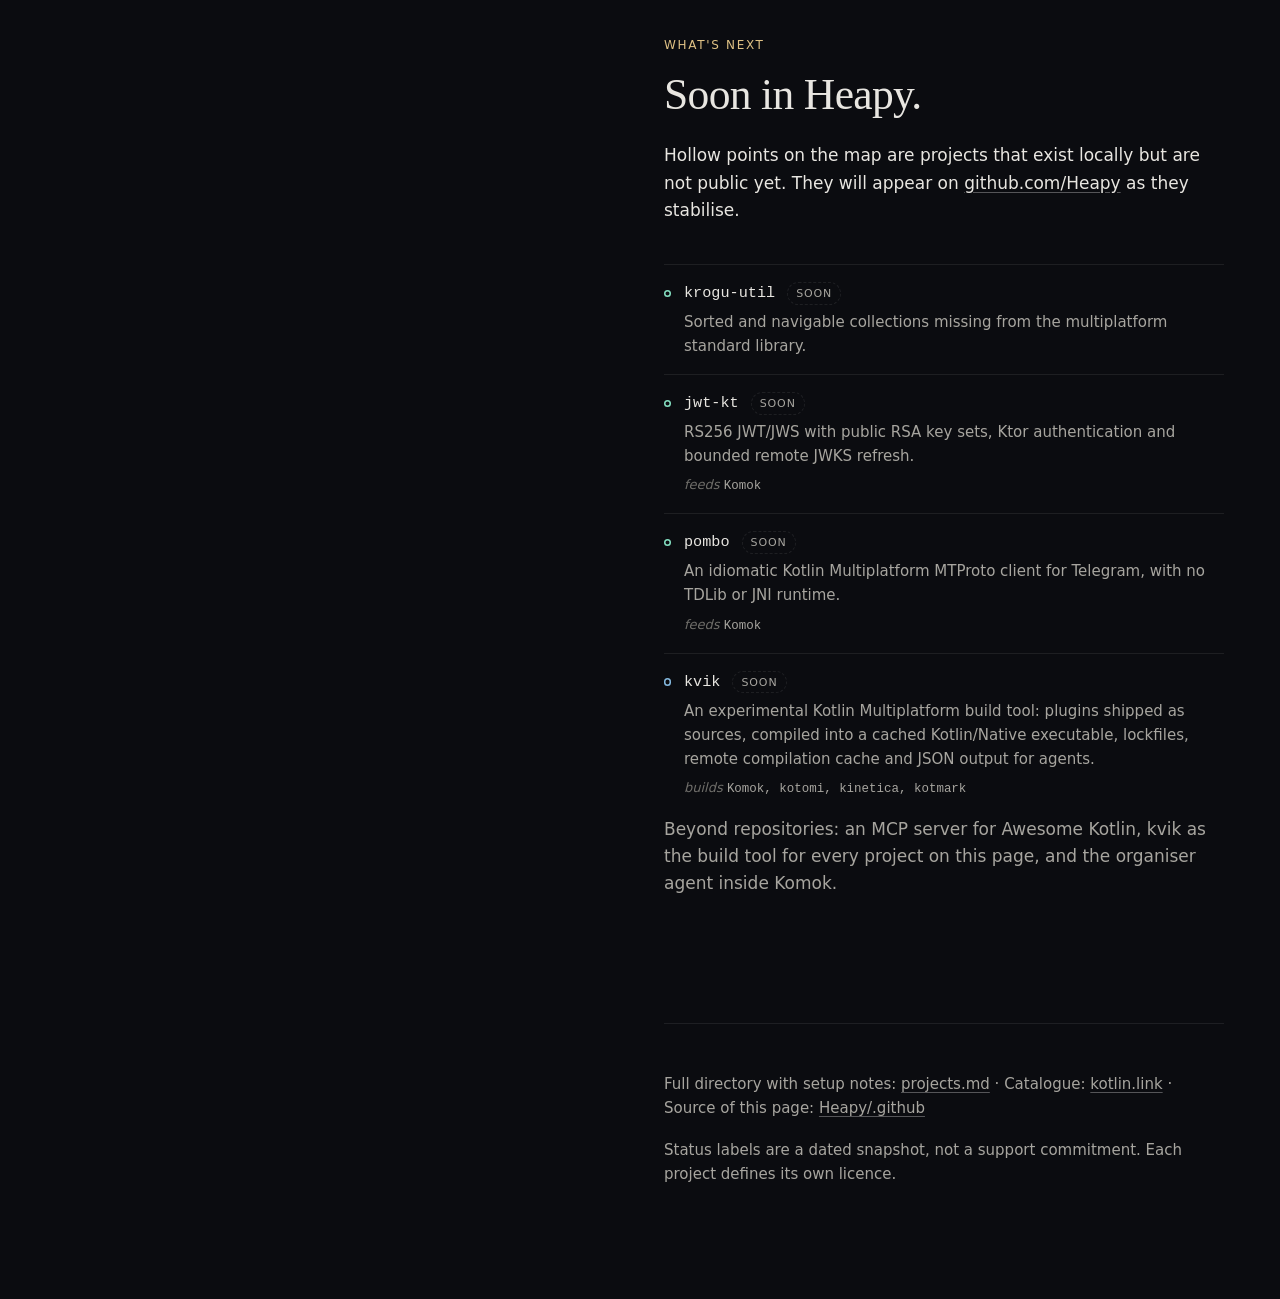
==== commit 670b78c8: "Add orbit favicon to Heapy homepage" ====
--- a/docs/index.html
+++ b/docs/index.html
@@ -9,6 +9,7 @@
   <meta property="og:title" content="Heapy — everything flows into Komok">
   <meta property="og:description" content="Kotlin libraries, a build toolchain, an agent harness and everyday apps in orbit around one personal information system.">
   <link rel="canonical" href="https://heapy.io/">
+  <link rel="icon" href="favicon.svg" type="image/svg+xml">
   <link rel="stylesheet" href="style.css">
 </head>
 <body data-active="komok">
--- a/docs/style.css
+++ b/docs/style.css
@@ -226,7 +226,8 @@
   .page { grid-template-columns: 1fr; padding-bottom: 4rem; }
   .sky {
     top: 3.4rem;
-    height: 42vh;
+    height: calc(100vh / 3);
+    height: calc(100svh / 3);
     z-index: 4;
     background: linear-gradient(var(--bg) 85%, transparent);
   }
@@ -241,5 +242,4 @@
 
 @media (max-width: 30rem) {
   body { font-size: 1rem; }
-  .sky { height: 38vh; }
-}
+}
